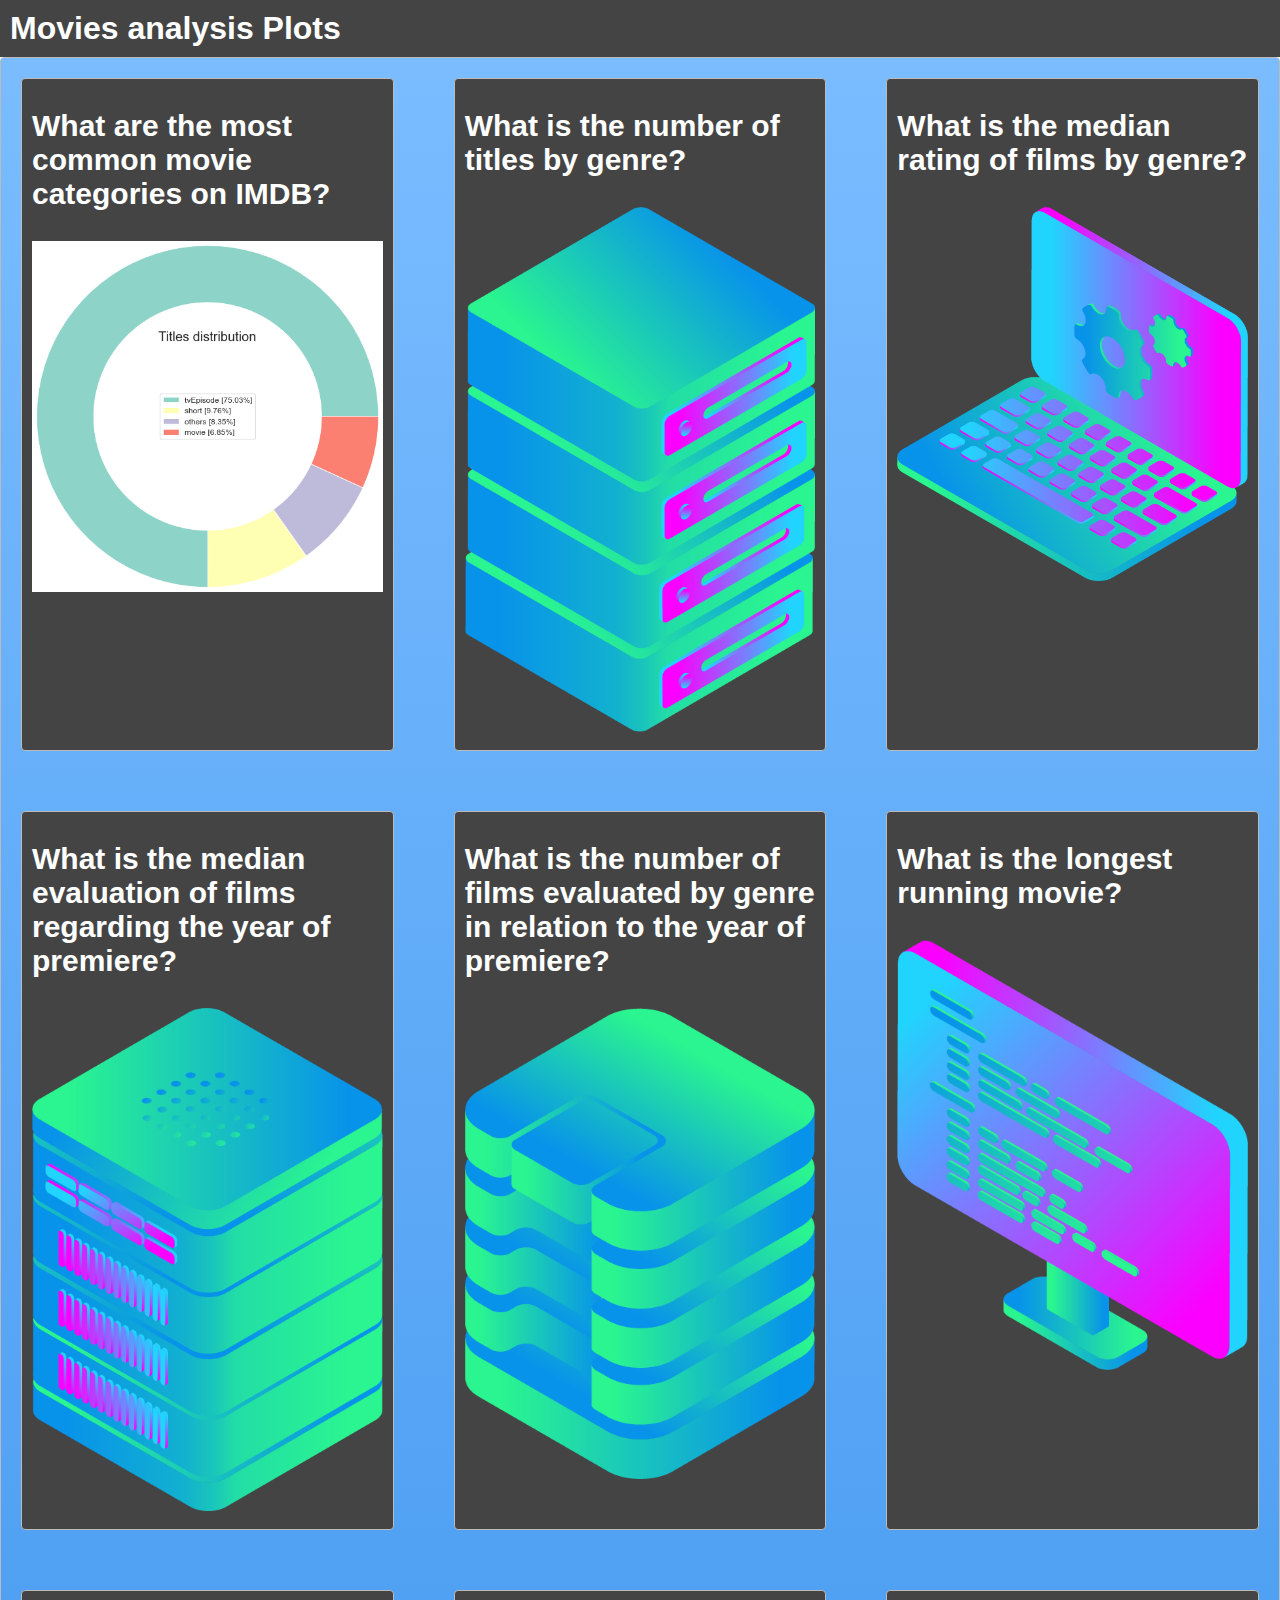
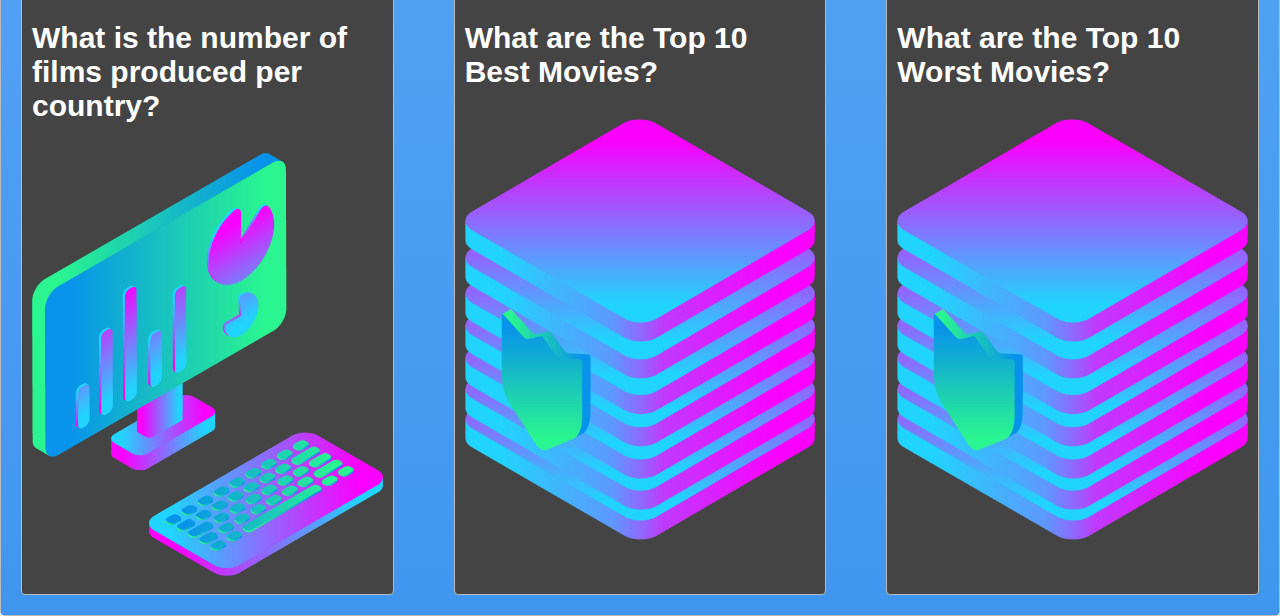
==== index.html @ aaa52291 "update 22_04_27 graphs" ====
<!DOCTYPE html>
<html>

  <head>
    <title>Layout Master</title>
    <link rel="stylesheet" type="text/css" href="./Graphs/style.css">
    <script type="text/javascript" src="./Graphs/index.js" defer></script>
  </head>

  <body>
    <h1>Movies analysis Plots</h1>
    <div id="backdrop"></div>
    <main class="zone blue grid-wrapper">
      <div class="box zone zoom">
        <h3>What are the most common movie categories on IMDB?</h3>
        <img  class = "info-modal" src="./Graphs/FIG_moreCommunCategories.png">
      </div>
      <div class="box zone">
        <h3>What is the number of titles by genre?</h3>
        <img class = "info-modal" src="./Graphs/server_2_2.png">
      </div>
      <div class="box zone">
        <h3>What is the median rating of films by genre?</h3>
        <img class = "info-modal"src="./Graphs/monitor_settings_2.png">
      </div>
      <div class="box zone">
        <h3>What is the median evaluation of films regarding the year of premiere?</h3>
        <img class = "info-modal" src="./Graphs/server_3.png">
      </div>
      <div class="box zone">
        <h3>What is the number of films evaluated by genre in relation to the year of premiere?</h3>
        <img class = "info-modal" src="./Graphs/data_storage_2_2.png">
      </div>
      <div class="box zone">
        <h3>What is the longest running movie?</h3>
        <img class = "info-modal" src="./Graphs/monitor_coding_2.png">
      </div>
      <div class="box zone">
        <h3>What is the number of films produced per country?</h3>
        <img class = "info-modal" src="./Graphs/desktop_analytics_2.png">
      </div>
      <div class="box zone">
        <h3>What are the Top 10 Best Movies?</h3>
        <img class = "info-modal" src="./Graphs/server_safe_2.png">
      </div>
      <div class="box zone">
        <h3>What are the Top 10 Worst Movies?</h3>
        <img class = "info-modal" src="./Graphs/server_safe_2.png">
      </div>
    </main> 

  </body>

</html>
---- Graphs/style.css ----
body{
    margin: auto 0;
    font-family: Arial; /*mudar a fonte*/
}

h1{
    background-color: #444;
    color: #FFF;
    padding: 10px;
    margin: 0;
}

h3{
    font-size: 30px;
    margin-top: 20px;
}

.zone {
    cursor:pointer;
    color:#FFF;
    font-size:2em;
    border-radius:4px;
    border:1px solid #bbb;
    transition: all 0.3s linear;
}

.zone:hover {
    -webkit-box-shadow:rgba(0,0,0,0.8) 0px 5px 15px, inset rgba(0,0,0,0.15) 0px -10px 20px;
    -moz-box-shadow:rgba(0,0,0,0.8) 0px 5px 15px, inset rgba(0,0,0,0.15) 0px -10px 20px;
    -o-box-shadow:rgba(0,0,0,0.8) 0px 5px 15px, inset rgba(0,0,0,0.15) 0px -10px 20px;
    box-shadow:rgba(0,0,0,0.8) 0px 5px 15px, inset rgba(0,0,0,0.15) 0px -10px 20px;
}

.modal {
    position: fixed;
    top: 5vh;
    z-index: 100;
    background: white;
    border-radius: 10px;
    box-shadow: 0 2px 8px rgba(0, 0, 0, 0.26);
    animation: float-in 0.3s ease-out forwards;
    display: flex;
    flex-direction: column;
    height: 90vh;
    width: auto;
}

.modal img {
    margin: auto;
    padding: 0rem;
    width: auto;
    height: 100%;
}

#backdrop {
    position: fixed;
    z-index: 10;
    width: 100%;
    height: 100vh;
    left: 0;
    top: 0;
    background: rgba(0, 0, 0, 0.75);
    display: none;
    pointer-events: none;
}

#backdrop.visible {
    display: block;
    pointer-events: all;
}

/* Project Grid */

.grid-wrapper{
    display: grid;
    color:#FFF;
    font-size:1.0em;
    border-radius:4px;
    transition: all 0.3s linear;
    grid-template-columns: repeat(auto-fill, minmax(400px, 1fr));
    grid-gap: 20px;
}

.box > img{
    width: 100%;
}

.box{
    background-color: #444;
    padding: 10px;
    margin: 20px;
}

/***********************************************************************
 *  Blue Background
 **********************************************************************/
.blue{
    background: #7abcff; /* Old browsers */
    background: -moz-linear-gradient(top, #7abcff 0%, #60abf8 44%, #4096ee 100%); /* FF3.6+ */
    background: -webkit-gradient(linear, left top, left bottom, color-stop(0%,#7abcff), color-stop(44%,#60abf8), color-stop(100%,#4096ee)); /* Chrome,Safari4+ */
    background: -webkit-linear-gradient(top, #7abcff 0%,#60abf8 44%,#4096ee 100%); /* Chrome10+,Safari5.1+ */
    background: -o-linear-gradient(top, #7abcff 0%,#60abf8 44%,#4096ee 100%); /* Opera 11.10+ */
    background: -ms-linear-gradient(top, #7abcff 0%,#60abf8 44%,#4096ee 100%); /* IE10+ */
    background: linear-gradient(top, #7abcff 0%,#60abf8 44%,#4096ee 100%); /* W3C */
}

@media (min-width: 768px) {
    main {
      flex-direction: row;
    }
  
    section {
      flex: 1;
      margin: 0 2rem;
    }
  
    .modal {
      left: calc(50% - 20rem);
      width: 40rem;
    }
  }
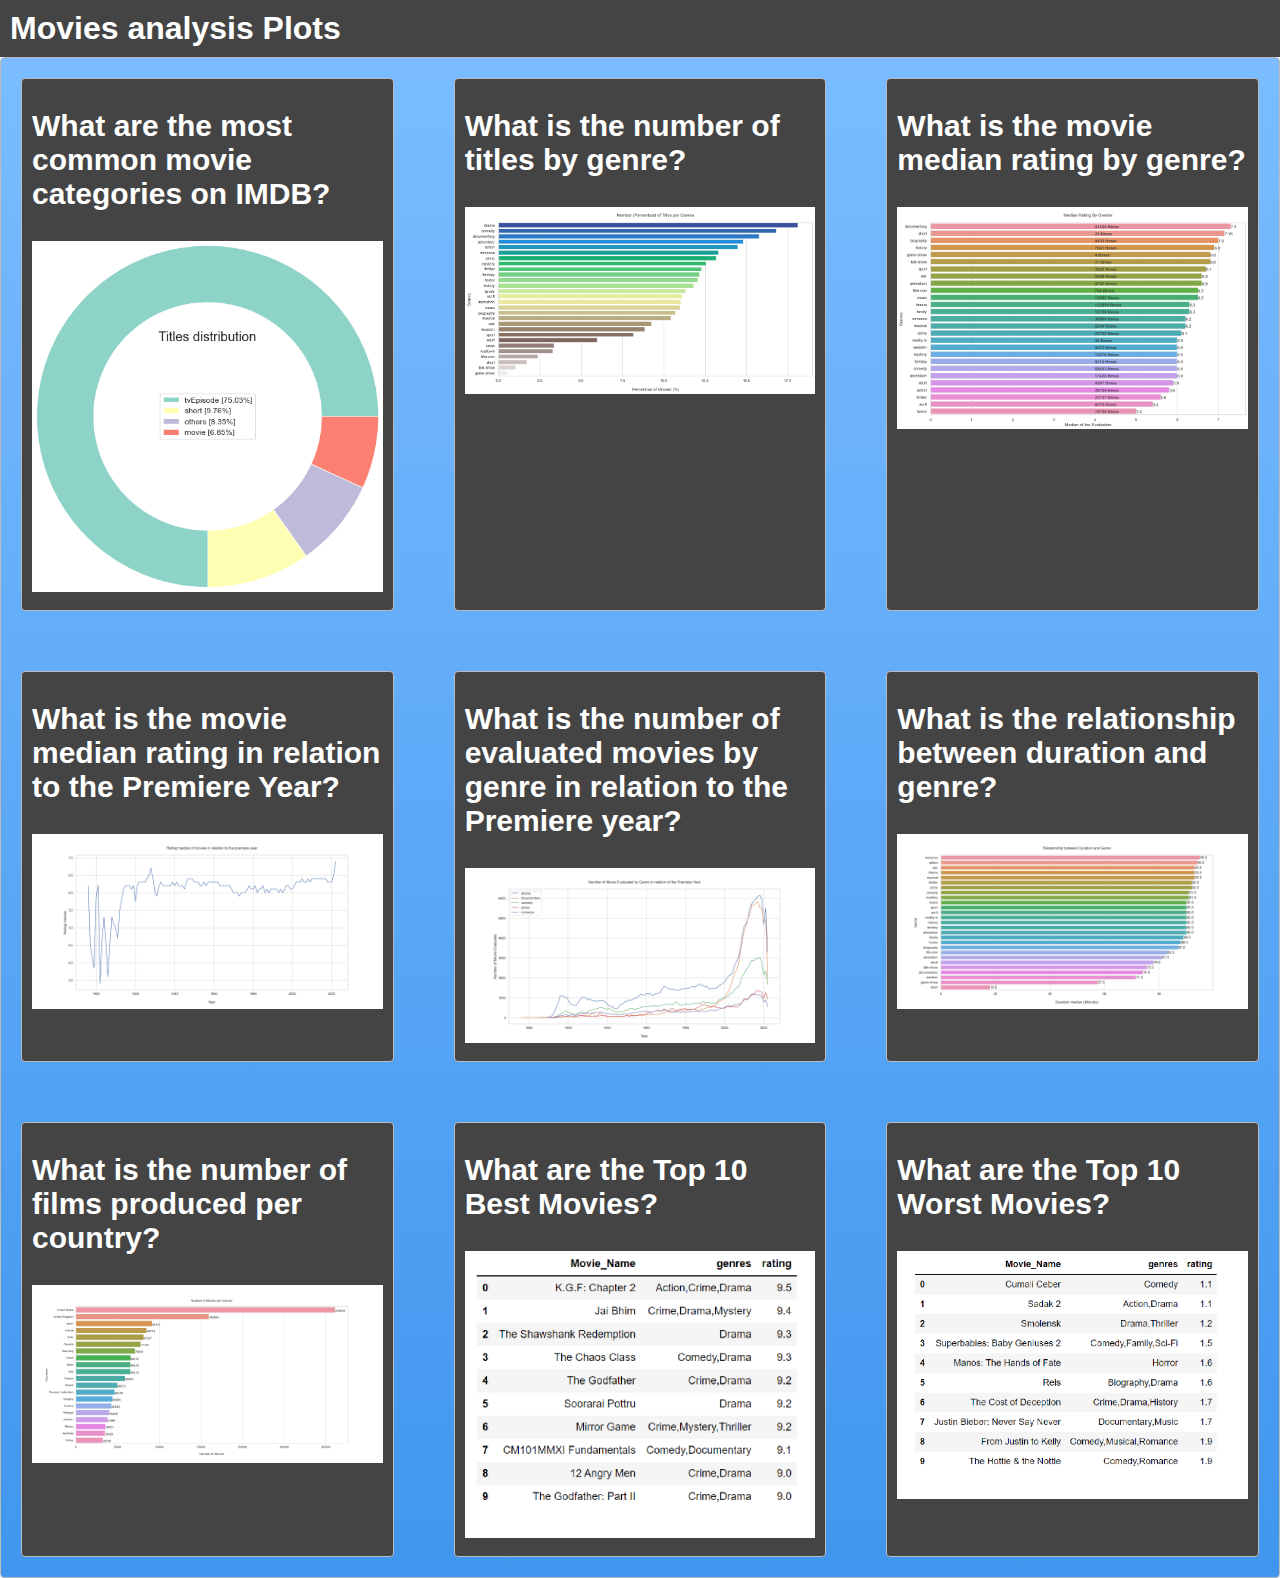
==== commit 4c70dccc: "update 22_04_28" ====
--- a/index.html
+++ b/index.html
@@ -17,35 +17,35 @@
       </div>
       <div class="box zone">
         <h3>What is the number of titles by genre?</h3>
-        <img class = "info-modal" src="./Graphs/server_2_2.png">
+        <img class = "info-modal" src="./Graphs/FIG_moviePerGenres.png">
       </div>
       <div class="box zone">
-        <h3>What is the median rating of films by genre?</h3>
-        <img class = "info-modal"src="./Graphs/monitor_settings_2.png">
+        <h3>What is the movie median rating by genre?</h3>
+        <img class = "info-modal"src="./Graphs/FIG_ratingFilmsByGenre.png">
       </div>
       <div class="box zone">
-        <h3>What is the median evaluation of films regarding the year of premiere?</h3>
-        <img class = "info-modal" src="./Graphs/server_3.png">
+        <h3>What is the movie median rating in relation to the Premiere Year?</h3>
+        <img class = "info-modal" src="./Graphs/FIG_ratingMoviesPremiereYear.png">
       </div>
       <div class="box zone">
-        <h3>What is the number of films evaluated by genre in relation to the year of premiere?</h3>
-        <img class = "info-modal" src="./Graphs/data_storage_2_2.png">
+        <h3>What is the number of evaluated movies by genre in relation to the Premiere year?</h3>
+        <img class = "info-modal" src="./Graphs/FIG_ratingMoviesByGenreByYear.png">
       </div>
       <div class="box zone">
-        <h3>What is the longest running movie?</h3>
-        <img class = "info-modal" src="./Graphs/monitor_coding_2.png">
+        <h3>What is the relationship between duration and genre?</h3>
+        <img class = "info-modal" src="./Graphs/FIG_RelationDurationGenre.png">
       </div>
       <div class="box zone">
         <h3>What is the number of films produced per country?</h3>
-        <img class = "info-modal" src="./Graphs/desktop_analytics_2.png">
+        <img class = "info-modal" src="./Graphs/FIG_moviesPerCountry.png">
       </div>
       <div class="box zone">
         <h3>What are the Top 10 Best Movies?</h3>
-        <img class = "info-modal" src="./Graphs/server_safe_2.png">
+        <img class = "info-modal" src="./Graphs/best10.png">
       </div>
       <div class="box zone">
         <h3>What are the Top 10 Worst Movies?</h3>
-        <img class = "info-modal" src="./Graphs/server_safe_2.png">
+        <img class = "info-modal" src="./Graphs/worst10.png">
       </div>
     </main> 
 
--- a/Graphs/style.css
+++ b/Graphs/style.css
@@ -40,8 +40,9 @@
     box-shadow: 0 2px 8px rgba(0, 0, 0, 0.26);
     animation: float-in 0.3s ease-out forwards;
     display: flex;
-    flex-direction: column;
-    height: 90vh;
+    justify-content: center;
+    flex-direction:row;
+    height: 80vh;
     width: auto;
 }
 
@@ -115,7 +116,12 @@
     }
   
     .modal {
-      left: calc(50% - 20rem);
-      width: 40rem;
+        margin: auto;
+        display: flex;
+        justify-content: center;
+        justify-items: center;
+        justify-self: center;
+        left: calc(50% - 20rem);
+        width: 30rem;
     }
   }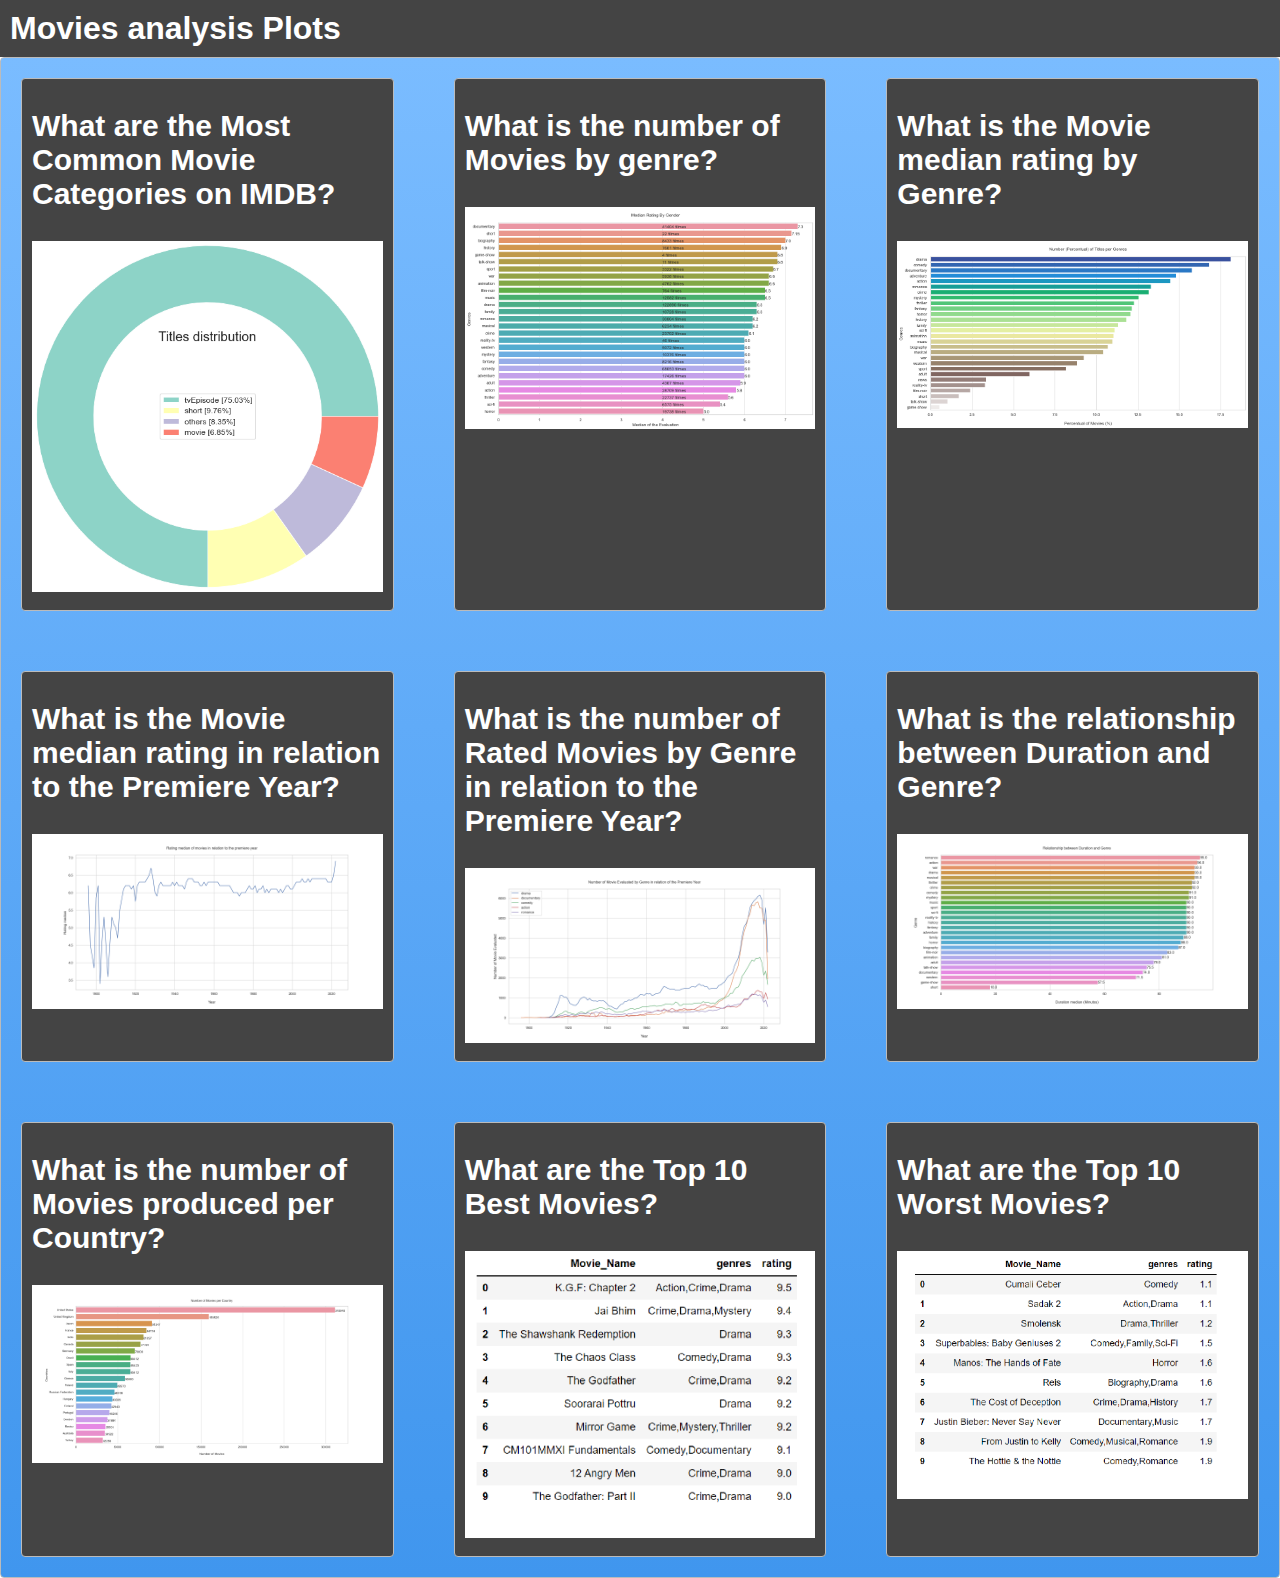
==== commit 05872b08: "update 22_04_29" ====
--- a/index.html
+++ b/index.html
@@ -12,40 +12,40 @@
     <div id="backdrop"></div>
     <main class="zone blue grid-wrapper">
       <div class="box zone zoom">
-        <h3>What are the most common movie categories on IMDB?</h3>
-        <img  class = "info-modal" src="./Graphs/FIG_moreCommunCategories.png">
+        <h3>What are the Most Common Movie Categories on IMDB?</h3>
+        <img  class = "info-modal" src="./Graphs/FIG_communCategories.png">
       </div>
       <div class="box zone">
-        <h3>What is the number of titles by genre?</h3>
-        <img class = "info-modal" src="./Graphs/FIG_moviePerGenres.png">
+        <h3>What is the number of Movies by genre?</h3>
+        <img class = "info-modal" src="./Graphs/FIG_moviesGenres.png">
       </div>
       <div class="box zone">
-        <h3>What is the movie median rating by genre?</h3>
-        <img class = "info-modal"src="./Graphs/FIG_ratingFilmsByGenre.png">
+        <h3>What is the Movie median rating by Genre?</h3>
+        <img class = "info-modal"src="./Graphs/FIG_ratingGenres.png">
       </div>
       <div class="box zone">
-        <h3>What is the movie median rating in relation to the Premiere Year?</h3>
-        <img class = "info-modal" src="./Graphs/FIG_ratingMoviesPremiereYear.png">
+        <h3>What is the Movie median rating in relation to the Premiere Year?</h3>
+        <img class = "info-modal" src="./Graphs/FIG_ratingYear.png">
       </div>
       <div class="box zone">
-        <h3>What is the number of evaluated movies by genre in relation to the Premiere year?</h3>
-        <img class = "info-modal" src="./Graphs/FIG_ratingMoviesByGenreByYear.png">
+        <h3>What is the number of Rated Movies by Genre in relation to the Premiere Year?</h3>
+        <img class = "info-modal" src="./Graphs/FIG_ratingGenreYear.png">
       </div>
       <div class="box zone">
-        <h3>What is the relationship between duration and genre?</h3>
-        <img class = "info-modal" src="./Graphs/FIG_RelationDurationGenre.png">
+        <h3>What is the relationship between Duration and Genre?</h3>
+        <img class = "info-modal" src="./Graphs/FIG_durationGenre.png">
       </div>
       <div class="box zone">
-        <h3>What is the number of films produced per country?</h3>
-        <img class = "info-modal" src="./Graphs/FIG_moviesPerCountry.png">
+        <h3>What is the number of Movies produced per Country?</h3>
+        <img class = "info-modal" src="./Graphs/FIG_moviesCountries.png">
       </div>
       <div class="box zone">
         <h3>What are the Top 10 Best Movies?</h3>
-        <img class = "info-modal" src="./Graphs/best10.png">
+        <img class = "info-modal" src="./Graphs/bestMovies.png">
       </div>
       <div class="box zone">
         <h3>What are the Top 10 Worst Movies?</h3>
-        <img class = "info-modal" src="./Graphs/worst10.png">
+        <img class = "info-modal" src="./Graphs/worstMovies.png">
       </div>
     </main> 
 
